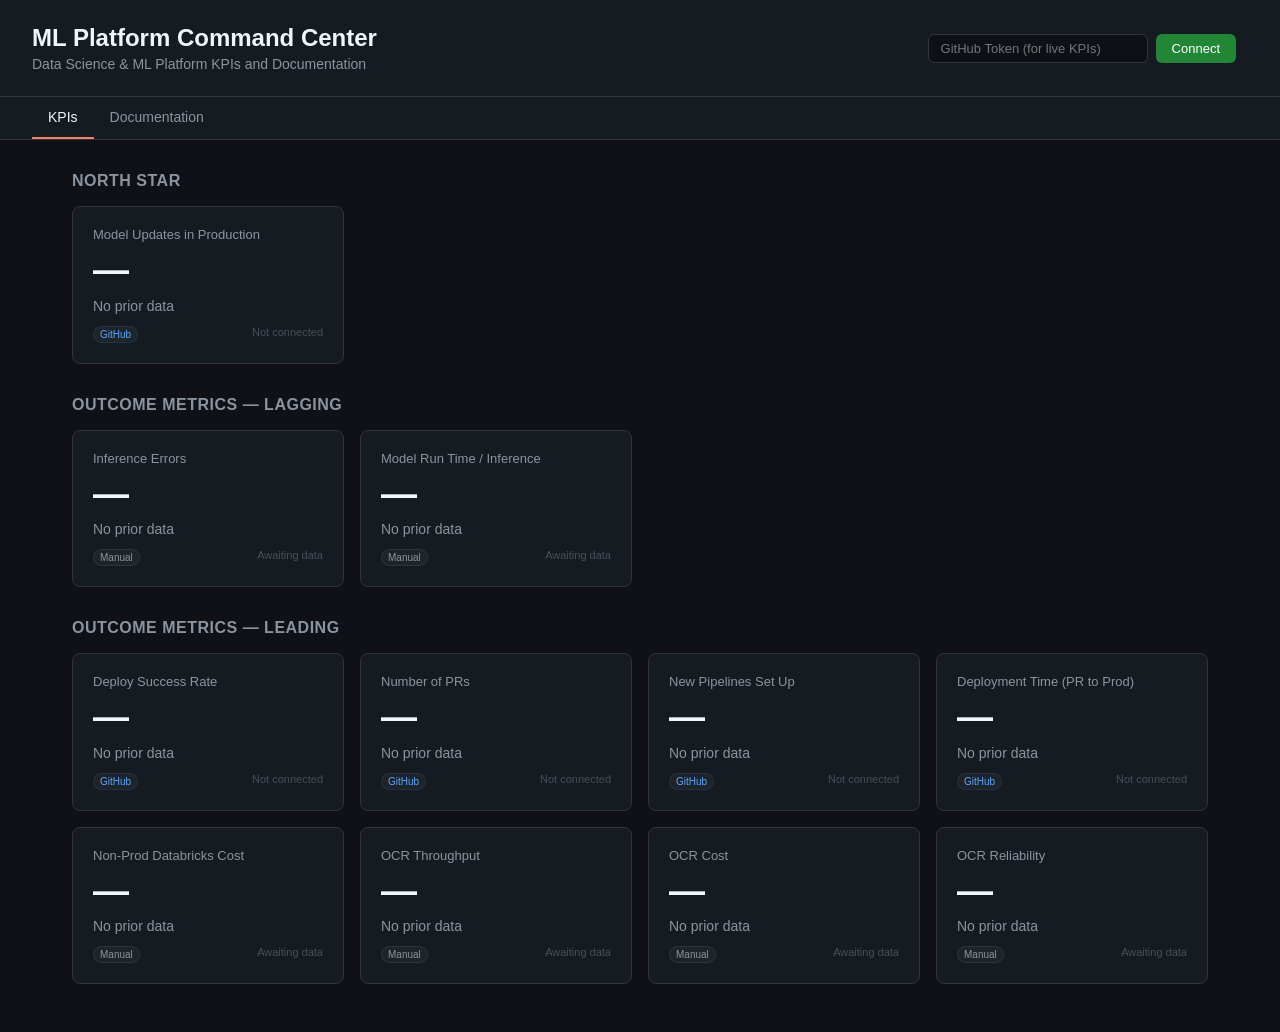
==== index.html @ dc8f66a1 "Add ML Platform Command Center dashboard and docs Live KPI dashboard with GitHub API integration for" ====
<!DOCTYPE html>
<html lang="en">
<head>
    <meta charset="UTF-8">
    <meta name="viewport" content="width=device-width, initial-scale=1.0">
    <title>ML Platform Command Center</title>
    <link rel="stylesheet" href="styles.css">
</head>
<body>
    <header>
        <div class="header-content">
            <h1>ML Platform Command Center</h1>
            <p class="subtitle">Data Science & ML Platform KPIs and Documentation</p>
        </div>
        <div class="header-actions">
            <div class="token-section">
                <input type="password" id="github-token" placeholder="GitHub Token (for live KPIs)">
                <button onclick="loadGitHubKPIs()">Connect</button>
            </div>
            <span class="last-refresh" id="last-refresh"></span>
        </div>
    </header>

    <nav>
        <a href="#kpis" class="active">KPIs</a>
        <a href="#docs">Documentation</a>
    </nav>

    <main>
        <!-- KPI Section -->
        <section id="kpis">
            <h2 class="section-title">North Star</h2>
            <div class="kpi-grid" id="northstar-kpis"></div>

            <h2 class="section-title">Outcome Metrics — Lagging</h2>
            <div class="kpi-grid" id="lagging-kpis"></div>

            <h2 class="section-title">Outcome Metrics — Leading</h2>
            <div class="kpi-grid" id="leading-kpis"></div>
        </section>

        <!-- Documentation Section -->
        <section id="docs" style="display:none;">
            <h2 class="section-title">Documentation</h2>
            <div class="docs-grid">
                <a href="docs/ocr-decision-tree.html" class="doc-card">
                    <div class="doc-icon">&#128269;</div>
                    <h3>OCR Decision Tree</h3>
                    <p>When to use which OCR approach</p>
                </a>
                <a href="docs/bedrock-vs-databricks-pricing.html" class="doc-card">
                    <div class="doc-icon">&#128176;</div>
                    <h3>Bedrock vs Databricks Pricing</h3>
                    <p>LLM cost comparison across platforms</p>
                </a>
                <a href="docs/model-availability.html" class="doc-card">
                    <div class="doc-icon">&#129302;</div>
                    <h3>Model Availability</h3>
                    <p>Which models are available on which platforms</p>
                </a>
                <a href="docs/user-personas.html" class="doc-card">
                    <div class="doc-icon">&#128100;</div>
                    <h3>User Personas</h3>
                    <p>Data Dan, ML Maya, AI Builder</p>
                </a>
            </div>
        </section>
    </main>

    <script src="app.js"></script>
</body>
</html>
---- styles.css ----
* {
    margin: 0;
    padding: 0;
    box-sizing: border-box;
}

body {
    font-family: -apple-system, BlinkMacSystemFont, 'Segoe UI', Roboto, sans-serif;
    background: #0f1117;
    color: #e1e4e8;
    min-height: 100vh;
}

header {
    background: #161b22;
    border-bottom: 1px solid #30363d;
    padding: 24px 32px;
    display: flex;
    justify-content: space-between;
    align-items: center;
    flex-wrap: wrap;
    gap: 16px;
}

.header-content h1 {
    font-size: 24px;
    font-weight: 600;
    color: #f0f6fc;
}

.subtitle {
    color: #8b949e;
    font-size: 14px;
    margin-top: 4px;
}

.header-actions {
    display: flex;
    align-items: center;
    gap: 12px;
}

.token-section {
    display: flex;
    gap: 8px;
}

.token-section input {
    background: #0d1117;
    border: 1px solid #30363d;
    border-radius: 6px;
    padding: 6px 12px;
    color: #e1e4e8;
    font-size: 13px;
    width: 220px;
}

.token-section button {
    background: #238636;
    color: #fff;
    border: none;
    border-radius: 6px;
    padding: 6px 16px;
    font-size: 13px;
    cursor: pointer;
    font-weight: 500;
}

.token-section button:hover {
    background: #2ea043;
}

.last-refresh {
    color: #8b949e;
    font-size: 12px;
}

nav {
    background: #161b22;
    border-bottom: 1px solid #30363d;
    padding: 0 32px;
    display: flex;
    gap: 0;
}

nav a {
    color: #8b949e;
    text-decoration: none;
    padding: 12px 16px;
    font-size: 14px;
    font-weight: 500;
    border-bottom: 2px solid transparent;
    transition: all 0.2s;
}

nav a:hover {
    color: #f0f6fc;
}

nav a.active {
    color: #f0f6fc;
    border-bottom-color: #f78166;
}

main {
    max-width: 1200px;
    margin: 0 auto;
    padding: 32px;
}

.section-title {
    font-size: 16px;
    font-weight: 600;
    color: #8b949e;
    text-transform: uppercase;
    letter-spacing: 0.5px;
    margin-bottom: 16px;
    margin-top: 32px;
}

.section-title:first-child {
    margin-top: 0;
}

.kpi-grid {
    display: grid;
    grid-template-columns: repeat(auto-fill, minmax(260px, 1fr));
    gap: 16px;
    margin-bottom: 16px;
}

.kpi-card {
    background: #161b22;
    border: 1px solid #30363d;
    border-radius: 8px;
    padding: 20px;
    transition: border-color 0.2s;
}

.kpi-card:hover {
    border-color: #58a6ff;
}

.kpi-card .label {
    font-size: 13px;
    color: #8b949e;
    margin-bottom: 8px;
    font-weight: 500;
}

.kpi-card .value {
    font-size: 36px;
    font-weight: 700;
    color: #f0f6fc;
    line-height: 1.1;
}

.kpi-card .change {
    font-size: 14px;
    font-weight: 500;
    margin-top: 8px;
    display: flex;
    align-items: center;
    gap: 4px;
}

.kpi-card .change.positive {
    color: #3fb950;
}

.kpi-card .change.negative {
    color: #f85149;
}

.kpi-card .change.neutral {
    color: #8b949e;
}

.kpi-card .meta {
    font-size: 11px;
    color: #484f58;
    margin-top: 12px;
    display: flex;
    justify-content: space-between;
}

.kpi-card .source-badge {
    font-size: 10px;
    padding: 2px 6px;
    border-radius: 10px;
    font-weight: 500;
}

.kpi-card .source-badge.github {
    background: #1f2428;
    color: #58a6ff;
    border: 1px solid #1f6feb33;
}

.kpi-card .source-badge.manual {
    background: #1f2428;
    color: #8b949e;
    border: 1px solid #30363d;
}

/* Documentation grid */
.docs-grid {
    display: grid;
    grid-template-columns: repeat(auto-fill, minmax(260px, 1fr));
    gap: 16px;
}

.doc-card {
    background: #161b22;
    border: 1px solid #30363d;
    border-radius: 8px;
    padding: 24px;
    text-decoration: none;
    color: inherit;
    transition: border-color 0.2s, transform 0.2s;
}

.doc-card:hover {
    border-color: #58a6ff;
    transform: translateY(-2px);
}

.doc-icon {
    font-size: 32px;
    margin-bottom: 12px;
}

.doc-card h3 {
    font-size: 16px;
    color: #f0f6fc;
    margin-bottom: 6px;
}

.doc-card p {
    font-size: 13px;
    color: #8b949e;
}

/* Loading state */
.loading {
    color: #8b949e;
    font-style: italic;
}

@media (max-width: 768px) {
    header {
        padding: 16px;
    }
    main {
        padding: 16px;
    }
    .kpi-grid {
        grid-template-columns: 1fr;
    }
}
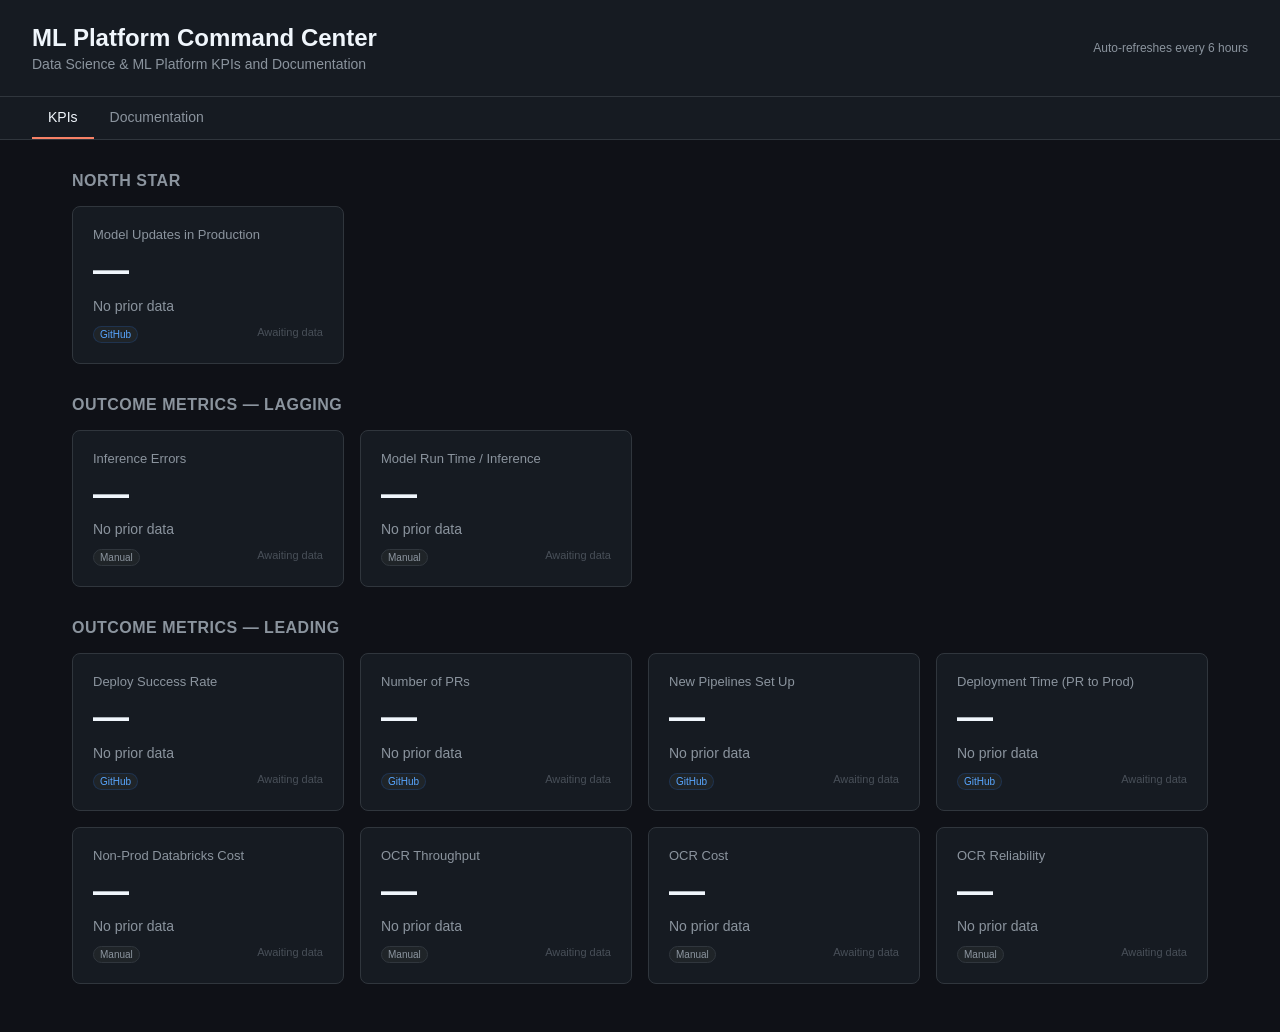
==== commit fcedf2dc: "Switch to GitHub Actions for auto-refreshing KPIs Remove browser-side token input — KPIs now update " ====
--- a/index.html
+++ b/index.html
@@ -13,11 +13,7 @@
             <p class="subtitle">Data Science & ML Platform KPIs and Documentation</p>
         </div>
         <div class="header-actions">
-            <div class="token-section">
-                <input type="password" id="github-token" placeholder="GitHub Token (for live KPIs)">
-                <button onclick="loadGitHubKPIs()">Connect</button>
-            </div>
-            <span class="last-refresh" id="last-refresh"></span>
+            <span class="last-refresh" id="last-refresh">Auto-refreshes every 6 hours</span>
         </div>
     </header>
 
--- a/styles.css
+++ b/styles.css
@@ -38,36 +38,6 @@
     display: flex;
     align-items: center;
     gap: 12px;
-}
-
-.token-section {
-    display: flex;
-    gap: 8px;
-}
-
-.token-section input {
-    background: #0d1117;
-    border: 1px solid #30363d;
-    border-radius: 6px;
-    padding: 6px 12px;
-    color: #e1e4e8;
-    font-size: 13px;
-    width: 220px;
-}
-
-.token-section button {
-    background: #238636;
-    color: #fff;
-    border: none;
-    border-radius: 6px;
-    padding: 6px 16px;
-    font-size: 13px;
-    cursor: pointer;
-    font-weight: 500;
-}
-
-.token-section button:hover {
-    background: #2ea043;
 }
 
 .last-refresh {
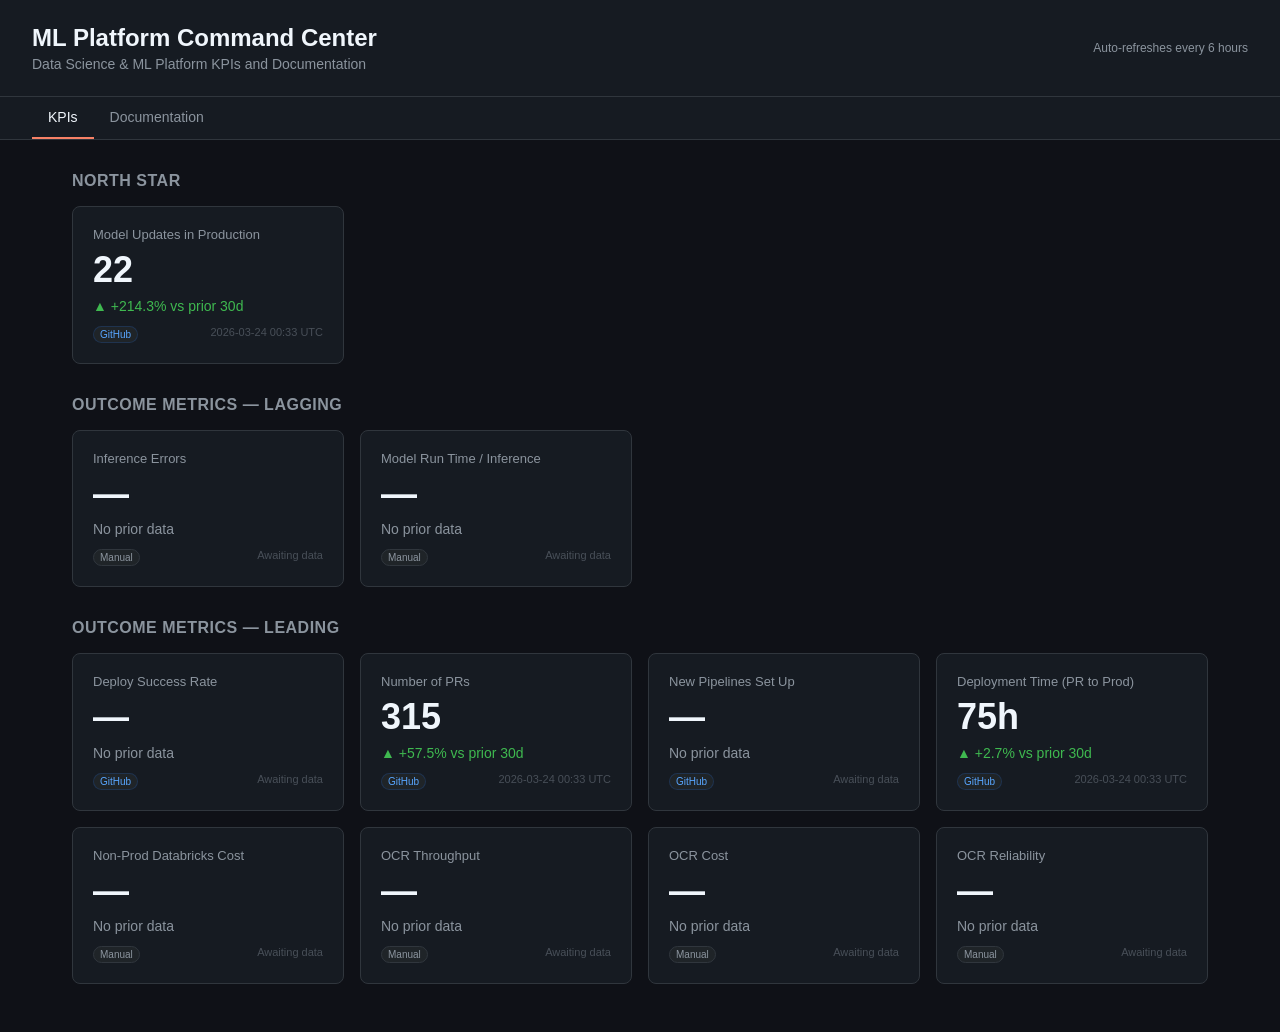
==== commit 5796952d: "Migrate LLM serving path doc from Google Docs Full content for Bedrock vs Databricks comparison incl" ====
--- a/index.html
+++ b/index.html
@@ -46,8 +46,8 @@
                 </a>
                 <a href="docs/bedrock-vs-databricks-pricing.html" class="doc-card">
                     <div class="doc-icon">&#128176;</div>
-                    <h3>Bedrock vs Databricks Pricing</h3>
-                    <p>LLM cost comparison across platforms</p>
+                    <h3>Choosing an LLM Serving Path</h3>
+                    <p>Bedrock vs Databricks vs Direct APIs — timelines, governance, pricing</p>
                 </a>
                 <a href="docs/model-availability.html" class="doc-card">
                     <div class="doc-icon">&#129302;</div>
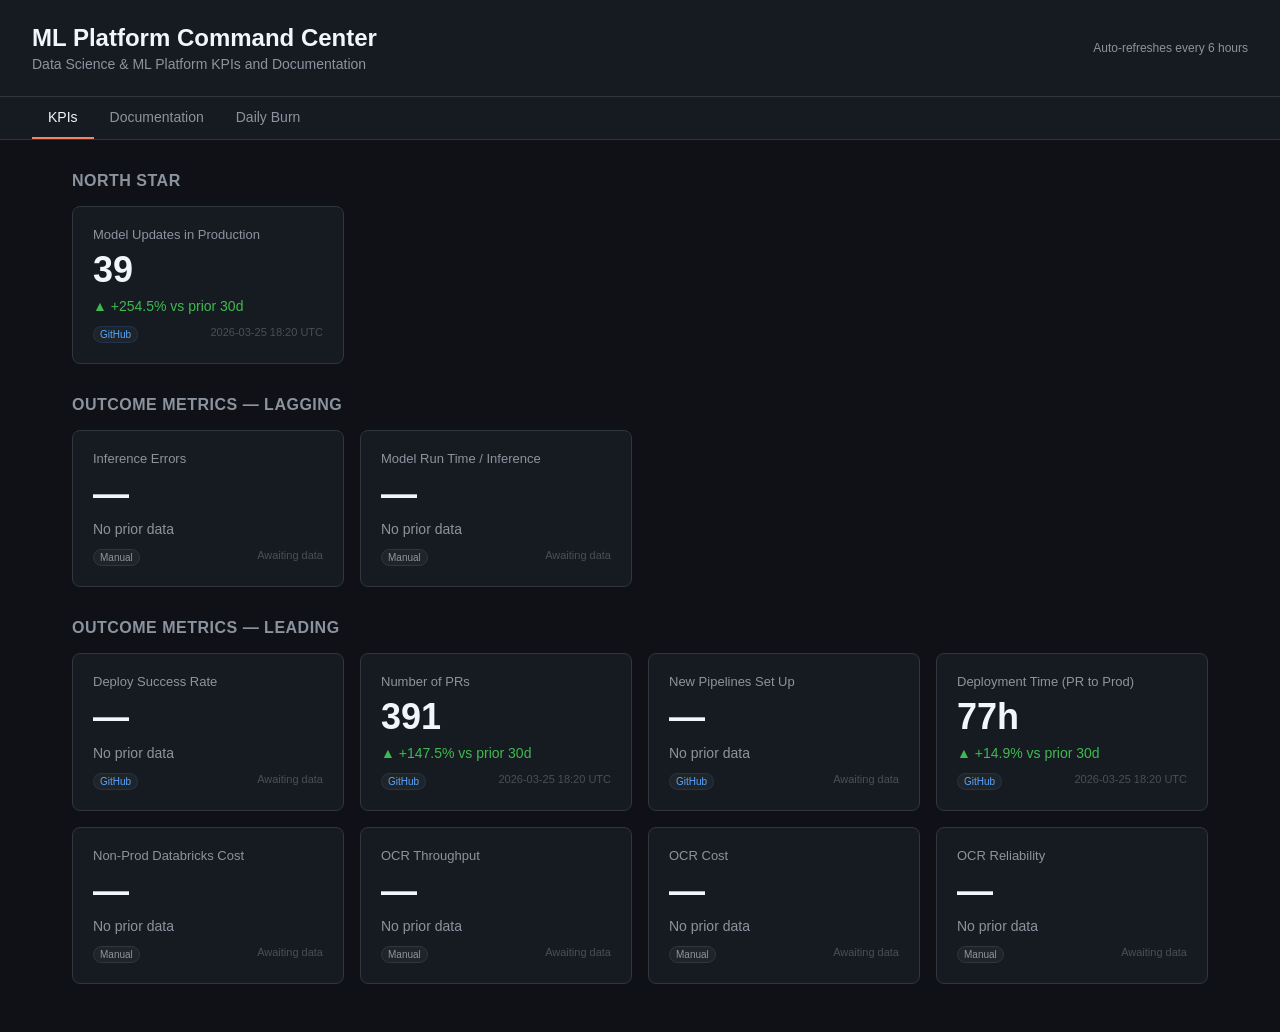
==== commit 4e12fc8a: "Add Daily Burn feature — JIRA sprint dashboard ETL script pulls active sprint, tickets by status, an" ====
--- a/index.html
+++ b/index.html
@@ -20,6 +20,7 @@
     <nav>
         <a href="#kpis" class="active">KPIs</a>
         <a href="#docs">Documentation</a>
+        <a href="daily-burn.html">Daily Burn</a>
     </nav>
 
     <main>
--- a/styles.css
+++ b/styles.css
@@ -209,6 +209,34 @@
 .doc-card p {
     font-size: 13px;
     color: #8b949e;
+}
+
+/* Tooltip */
+.kpi-card.has-tooltip {
+    position: relative;
+}
+
+.kpi-tooltip {
+    display: none;
+    position: absolute;
+    bottom: calc(100% + 8px);
+    left: 50%;
+    transform: translateX(-50%);
+    background: #1c2128;
+    border: 1px solid #58a6ff;
+    border-radius: 6px;
+    padding: 10px 14px;
+    font-size: 12px;
+    color: #c9d1d9;
+    line-height: 1.5;
+    width: 300px;
+    z-index: 10;
+    box-shadow: 0 4px 12px rgba(0,0,0,0.4);
+    pointer-events: none;
+}
+
+.kpi-card.has-tooltip:hover .kpi-tooltip {
+    display: block;
 }
 
 /* Loading state */
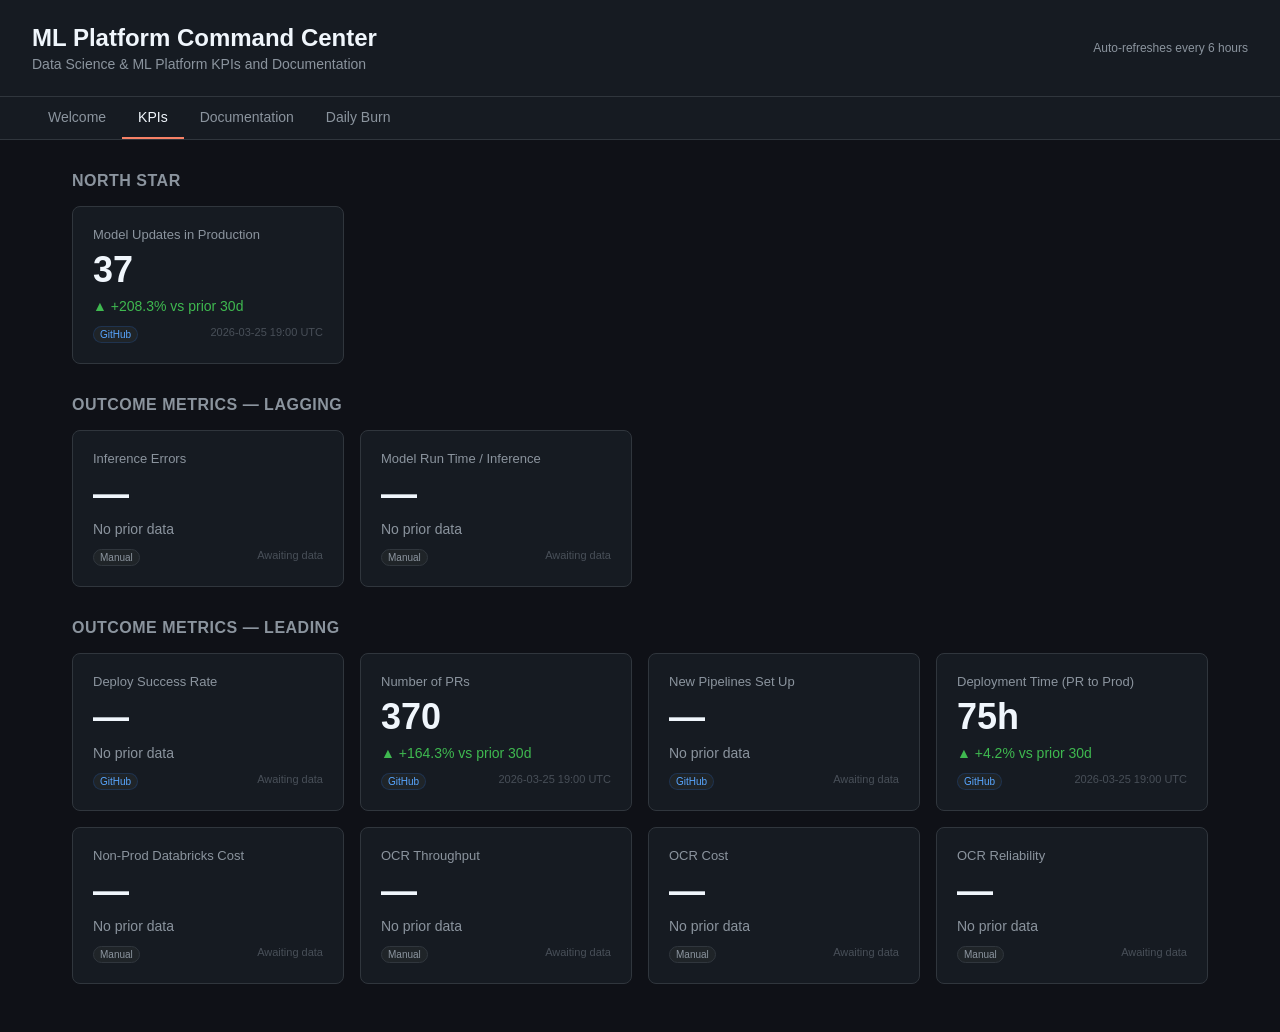
==== commit 1852b288: "Add Welcome page — team intro, services, audience guide Landing page for anyone visiting the ML Plat" ====
--- a/index.html
+++ b/index.html
@@ -18,6 +18,7 @@
     </header>
 
     <nav>
+        <a href="welcome.html">Welcome</a>
         <a href="#kpis" class="active">KPIs</a>
         <a href="#docs">Documentation</a>
         <a href="daily-burn.html">Daily Burn</a>
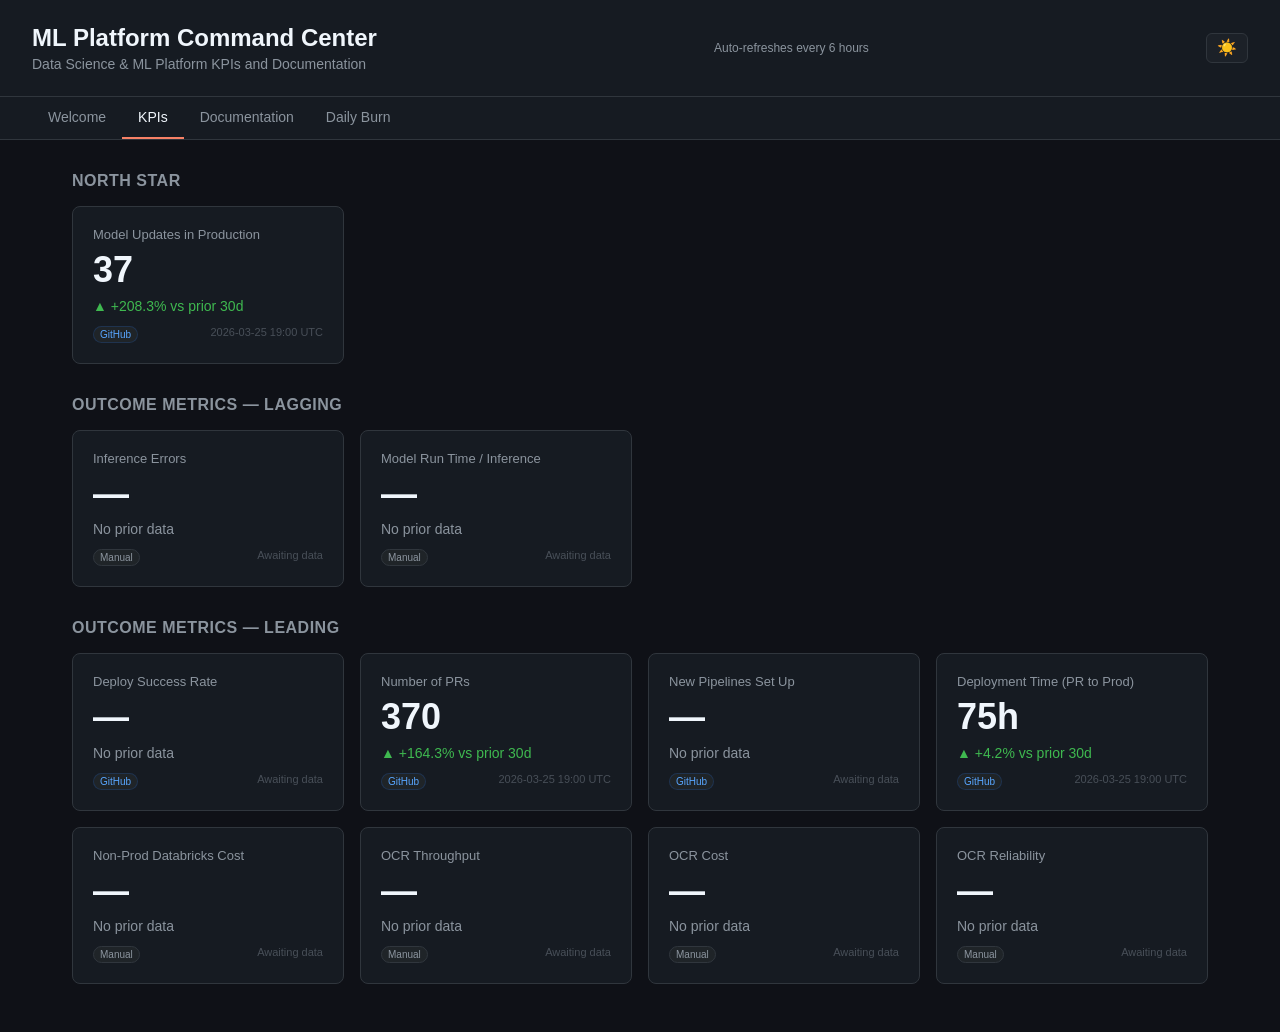
==== commit 2e7dc67c: "Add light/dark mode toggle across all pages CSS uses custom properties for all colors. Toggle button" ====
--- a/index.html
+++ b/index.html
@@ -5,6 +5,7 @@
     <meta name="viewport" content="width=device-width, initial-scale=1.0">
     <title>ML Platform Command Center</title>
     <link rel="stylesheet" href="styles.css">
+    <script src="theme.js"></script>
 </head>
 <body>
     <header>
--- a/styles.css
+++ b/styles.css
@@ -4,16 +4,60 @@
     box-sizing: border-box;
 }
 
+/* Theme variables */
+:root {
+    --bg-primary: #0f1117;
+    --bg-secondary: #161b22;
+    --bg-tertiary: #1c2128;
+    --bg-input: #0d1117;
+    --border: #30363d;
+    --border-hover: #58a6ff;
+    --text-primary: #f0f6fc;
+    --text-secondary: #c9d1d9;
+    --text-muted: #8b949e;
+    --text-faint: #484f58;
+    --accent: #58a6ff;
+    --accent-orange: #f78166;
+    --green: #3fb950;
+    --red: #f85149;
+    --yellow: #d29922;
+    --badge-bg: #1f2428;
+    --badge-border: #1f6feb33;
+    --shadow: rgba(0,0,0,0.4);
+}
+
+[data-theme="light"] {
+    --bg-primary: #ffffff;
+    --bg-secondary: #f6f8fa;
+    --bg-tertiary: #f0f2f5;
+    --bg-input: #ffffff;
+    --border: #d0d7de;
+    --border-hover: #0969da;
+    --text-primary: #1f2328;
+    --text-secondary: #424a53;
+    --text-muted: #656d76;
+    --text-faint: #8b949e;
+    --accent: #0969da;
+    --accent-orange: #cf222e;
+    --green: #1a7f37;
+    --red: #cf222e;
+    --yellow: #9a6700;
+    --badge-bg: #f0f2f5;
+    --badge-border: #0969da33;
+    --shadow: rgba(0,0,0,0.1);
+}
+
 body {
     font-family: -apple-system, BlinkMacSystemFont, 'Segoe UI', Roboto, sans-serif;
-    background: #0f1117;
-    color: #e1e4e8;
+    background: var(--bg-primary);
+    color: var(--text-secondary);
     min-height: 100vh;
+    transition: background 0.2s, color 0.2s;
 }
 
 header {
-    background: #161b22;
-    border-bottom: 1px solid #30363d;
+    background: var(--bg-secondary);
+    border-bottom: 1px solid var(--border);
     padding: 24px 32px;
     display: flex;
     justify-content: space-between;
@@ -25,11 +69,11 @@
 .header-content h1 {
     font-size: 24px;
     font-weight: 600;
-    color: #f0f6fc;
+    color: var(--text-primary);
 }
 
 .subtitle {
-    color: #8b949e;
+    color: var(--text-muted);
     font-size: 14px;
     margin-top: 4px;
 }
@@ -41,20 +85,36 @@
 }
 
 .last-refresh {
-    color: #8b949e;
+    color: var(--text-muted);
     font-size: 12px;
 }
 
+/* Theme toggle */
+.theme-toggle {
+    background: var(--bg-tertiary);
+    border: 1px solid var(--border);
+    border-radius: 6px;
+    padding: 6px 10px;
+    cursor: pointer;
+    font-size: 16px;
+    line-height: 1;
+    transition: border-color 0.2s;
+}
+
+.theme-toggle:hover {
+    border-color: var(--border-hover);
+}
+
 nav {
-    background: #161b22;
-    border-bottom: 1px solid #30363d;
+    background: var(--bg-secondary);
+    border-bottom: 1px solid var(--border);
     padding: 0 32px;
     display: flex;
     gap: 0;
 }
 
 nav a {
-    color: #8b949e;
+    color: var(--text-muted);
     text-decoration: none;
     padding: 12px 16px;
     font-size: 14px;
@@ -64,12 +124,12 @@
 }
 
 nav a:hover {
-    color: #f0f6fc;
+    color: var(--text-primary);
 }
 
 nav a.active {
-    color: #f0f6fc;
-    border-bottom-color: #f78166;
+    color: var(--text-primary);
+    border-bottom-color: var(--accent-orange);
 }
 
 main {
@@ -81,7 +141,7 @@
 .section-title {
     font-size: 16px;
     font-weight: 600;
-    color: #8b949e;
+    color: var(--text-muted);
     text-transform: uppercase;
     letter-spacing: 0.5px;
     margin-bottom: 16px;
@@ -100,20 +160,20 @@
 }
 
 .kpi-card {
-    background: #161b22;
-    border: 1px solid #30363d;
+    background: var(--bg-secondary);
+    border: 1px solid var(--border);
     border-radius: 8px;
     padding: 20px;
     transition: border-color 0.2s;
 }
 
 .kpi-card:hover {
-    border-color: #58a6ff;
+    border-color: var(--border-hover);
 }
 
 .kpi-card .label {
     font-size: 13px;
-    color: #8b949e;
+    color: var(--text-muted);
     margin-bottom: 8px;
     font-weight: 500;
 }
@@ -121,7 +181,7 @@
 .kpi-card .value {
     font-size: 36px;
     font-weight: 700;
-    color: #f0f6fc;
+    color: var(--text-primary);
     line-height: 1.1;
 }
 
@@ -135,20 +195,20 @@
 }
 
 .kpi-card .change.positive {
-    color: #3fb950;
+    color: var(--green);
 }
 
 .kpi-card .change.negative {
-    color: #f85149;
+    color: var(--red);
 }
 
 .kpi-card .change.neutral {
-    color: #8b949e;
+    color: var(--text-muted);
 }
 
 .kpi-card .meta {
     font-size: 11px;
-    color: #484f58;
+    color: var(--text-faint);
     margin-top: 12px;
     display: flex;
     justify-content: space-between;
@@ -162,15 +222,15 @@
 }
 
 .kpi-card .source-badge.github {
-    background: #1f2428;
-    color: #58a6ff;
-    border: 1px solid #1f6feb33;
+    background: var(--badge-bg);
+    color: var(--accent);
+    border: 1px solid var(--badge-border);
 }
 
 .kpi-card .source-badge.manual {
-    background: #1f2428;
-    color: #8b949e;
-    border: 1px solid #30363d;
+    background: var(--badge-bg);
+    color: var(--text-muted);
+    border: 1px solid var(--border);
 }
 
 /* Documentation grid */
@@ -181,8 +241,8 @@
 }
 
 .doc-card {
-    background: #161b22;
-    border: 1px solid #30363d;
+    background: var(--bg-secondary);
+    border: 1px solid var(--border);
     border-radius: 8px;
     padding: 24px;
     text-decoration: none;
@@ -191,7 +251,7 @@
 }
 
 .doc-card:hover {
-    border-color: #58a6ff;
+    border-color: var(--border-hover);
     transform: translateY(-2px);
 }
 
@@ -202,13 +262,13 @@
 
 .doc-card h3 {
     font-size: 16px;
-    color: #f0f6fc;
+    color: var(--text-primary);
     margin-bottom: 6px;
 }
 
 .doc-card p {
     font-size: 13px;
-    color: #8b949e;
+    color: var(--text-muted);
 }
 
 /* Tooltip */
@@ -222,16 +282,16 @@
     bottom: calc(100% + 8px);
     left: 50%;
     transform: translateX(-50%);
-    background: #1c2128;
-    border: 1px solid #58a6ff;
+    background: var(--bg-tertiary);
+    border: 1px solid var(--accent);
     border-radius: 6px;
     padding: 10px 14px;
     font-size: 12px;
-    color: #c9d1d9;
+    color: var(--text-secondary);
     line-height: 1.5;
     width: 300px;
     z-index: 10;
-    box-shadow: 0 4px 12px rgba(0,0,0,0.4);
+    box-shadow: 0 4px 12px var(--shadow);
     pointer-events: none;
 }
 
@@ -241,7 +301,7 @@
 
 /* Loading state */
 .loading {
-    color: #8b949e;
+    color: var(--text-muted);
     font-style: italic;
 }
 
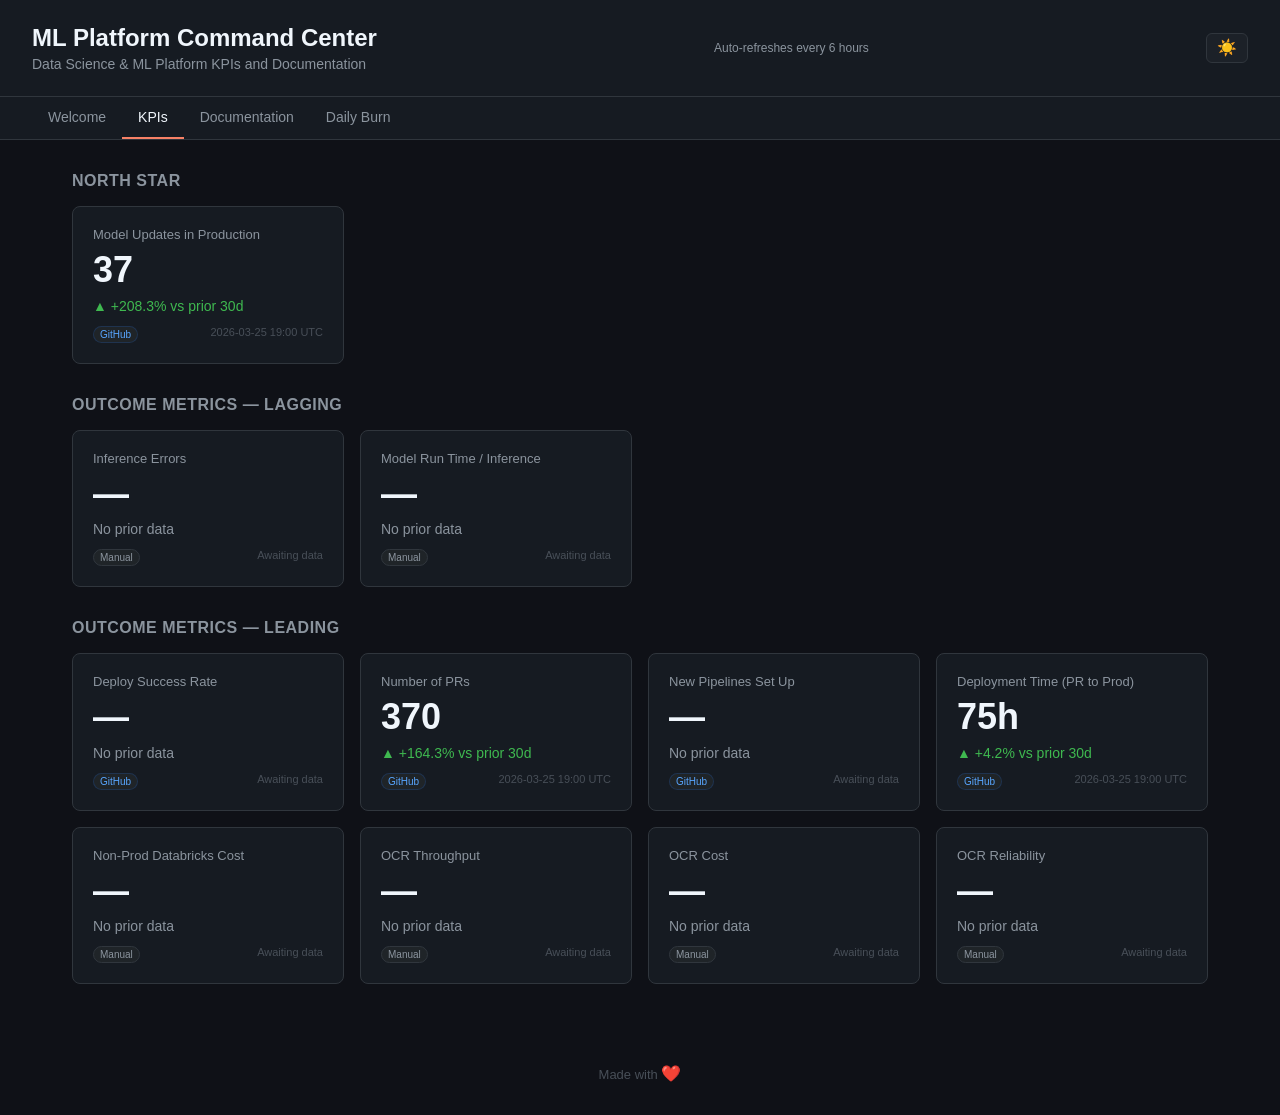
==== commit b8bae811: "Add taco easter egg footer" ====
--- a/index.html
+++ b/index.html
@@ -6,6 +6,7 @@
     <title>ML Platform Command Center</title>
     <link rel="stylesheet" href="styles.css">
     <script src="theme.js"></script>
+    <script src="footer.js"></script>
 </head>
 <body>
     <header>
